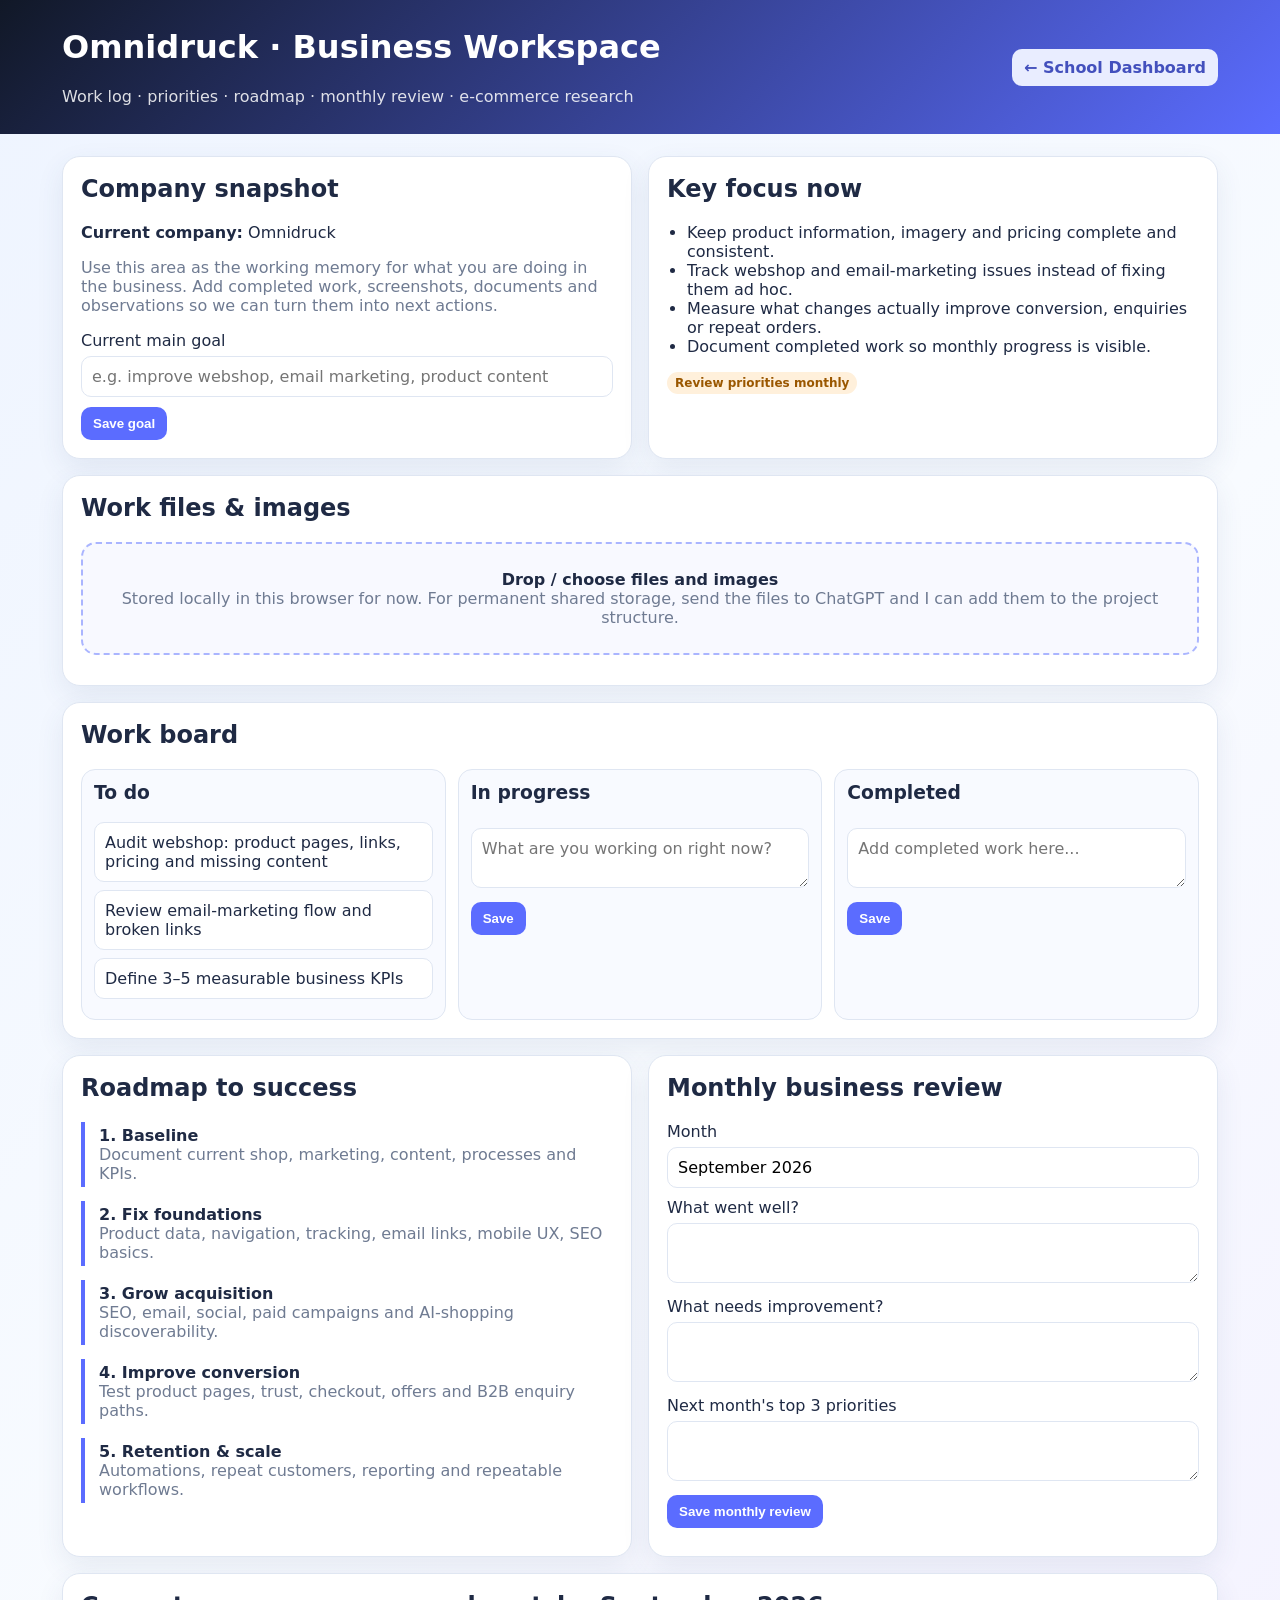
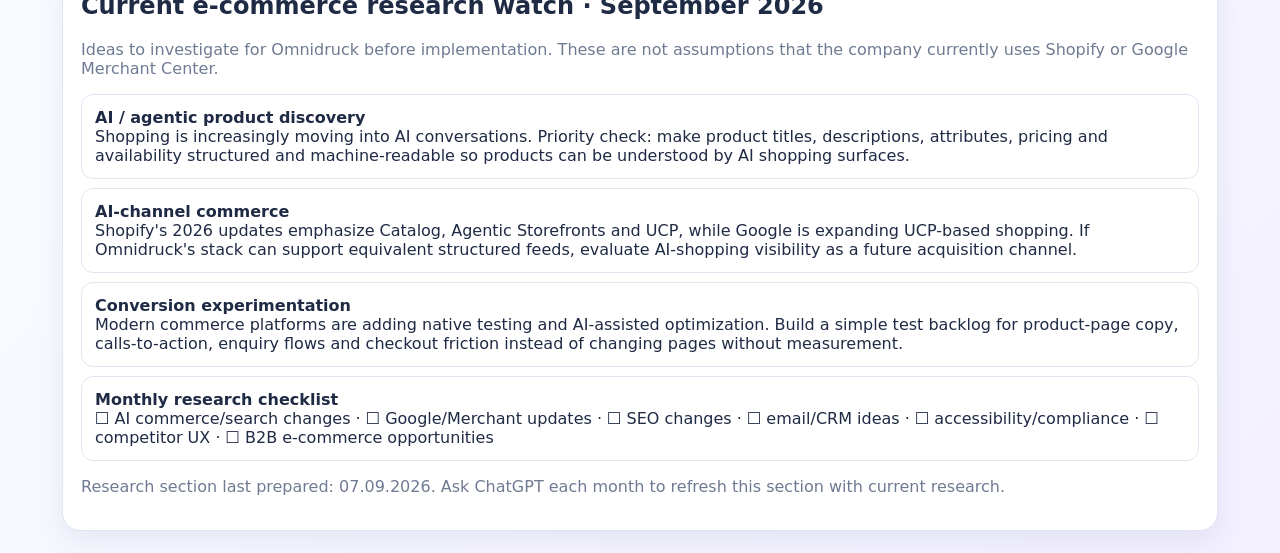
==== company.html @ 41877169 "Add company workspace for Omnidruck" ====
<!DOCTYPE html><html lang="en"><head><meta charset="utf-8"><meta name="viewport" content="width=device-width,initial-scale=1"><title>Omnidruck – Business Workspace</title><style>:root{--bg:#eef4ff;--card:#fff;--text:#1f2a44;--muted:#6f7b92;--accent:#5b6cff;--green:#059669;--line:#dfe6f2}*{box-sizing:border-box}body{margin:0;font-family:Inter,system-ui,sans-serif;background:linear-gradient(135deg,#eef4ff,#f8fbff,#f3f0ff);color:var(--text)}header{background:linear-gradient(135deg,#111827,#5b6cff);color:white;padding:28px max(22px,calc((100vw - 1200px)/2 + 22px))}.top{display:flex;justify-content:space-between;gap:16px;align-items:center}.wrap{max-width:1200px;margin:auto;padding:22px}.grid{display:grid;grid-template-columns:repeat(12,1fr);gap:16px}.card{grid-column:span 6;background:var(--card);border:1px solid var(--line);border-radius:18px;padding:18px;box-shadow:0 10px 28px rgba(54,74,120,.09)}.wide{grid-column:span 12}@media(max-width:800px){.card{grid-column:span 12}}h1,h2,h3{margin-top:0}.muted{color:var(--muted)}button,.btn{background:var(--accent);color:white;border:0;border-radius:10px;padding:9px 12px;font-weight:700;cursor:pointer;text-decoration:none;display:inline-block}.secondary{background:#e9edff;color:#4350bd}.drop{border:2px dashed #aab5ff;border-radius:15px;padding:26px;text-align:center;background:#f8f9ff;cursor:pointer}.files{display:grid;gap:8px;margin-top:12px}.file{padding:10px;border:1px solid var(--line);border-radius:10px;background:#fafbff}.cols{display:grid;grid-template-columns:1fr 1fr 1fr;gap:12px}@media(max-width:700px){.cols{grid-template-columns:1fr}}.lane{background:#f8faff;border:1px solid var(--line);border-radius:14px;padding:12px;min-height:170px}.task{background:white;border:1px solid var(--line);border-radius:10px;padding:10px;margin:8px 0}.road{border-left:4px solid var(--accent);padding:4px 0 4px 14px;margin:14px 0}.research{padding:13px;border:1px solid var(--line);border-radius:12px;margin:9px 0}.priority{display:inline-block;background:#fff0db;color:#9a5700;border-radius:999px;padding:4px 8px;font-size:12px;font-weight:800}textarea,input{width:100%;border:1px solid var(--line);border-radius:10px;padding:10px;font:inherit;margin:6px 0 10px}ul{padding-left:20px}</style></head><body><header><div class="top"><div><h1>Omnidruck · Business Workspace</h1><div style="opacity:.85">Work log · priorities · roadmap · monthly review · e-commerce research</div></div><a class="btn secondary" href="/">← School Dashboard</a></div></header><main class="wrap"><div class="grid"><section class="card"><h2>Company snapshot</h2><p><b>Current company:</b> Omnidruck</p><p class="muted">Use this area as the working memory for what you are doing in the business. Add completed work, screenshots, documents and observations so we can turn them into next actions.</p><label>Current main goal</label><input id="goal" placeholder="e.g. improve webshop, email marketing, product content"><button onclick="saveText('goal')">Save goal</button></section><section class="card"><h2>Key focus now</h2><ul><li>Keep product information, imagery and pricing complete and consistent.</li><li>Track webshop and email-marketing issues instead of fixing them ad hoc.</li><li>Measure what changes actually improve conversion, enquiries or repeat orders.</li><li>Document completed work so monthly progress is visible.</li></ul><span class="priority">Review priorities monthly</span></section><section class="card wide"><h2>Work files & images</h2><div class="drop" onclick="document.getElementById('upload').click()"><b>Drop / choose files and images</b><br><span class="muted">Stored locally in this browser for now. For permanent shared storage, send the files to ChatGPT and I can add them to the project structure.</span><input id="upload" type="file" multiple hidden onchange="addFiles(this.files)"></div><div id="files" class="files"></div></section><section class="card wide"><h2>Work board</h2><div class="cols"><div class="lane"><h3>To do</h3><div class="task">Audit webshop: product pages, links, pricing and missing content</div><div class="task">Review email-marketing flow and broken links</div><div class="task">Define 3–5 measurable business KPIs</div></div><div class="lane"><h3>In progress</h3><textarea id="progress" placeholder="What are you working on right now?"></textarea><button onclick="saveText('progress')">Save</button></div><div class="lane"><h3>Completed</h3><textarea id="completed" placeholder="Add completed work here..."></textarea><button onclick="saveText('completed')">Save</button></div></div></section><section class="card"><h2>Roadmap to success</h2><div class="road"><b>1. Baseline</b><br><span class="muted">Document current shop, marketing, content, processes and KPIs.</span></div><div class="road"><b>2. Fix foundations</b><br><span class="muted">Product data, navigation, tracking, email links, mobile UX, SEO basics.</span></div><div class="road"><b>3. Grow acquisition</b><br><span class="muted">SEO, email, social, paid campaigns and AI-shopping discoverability.</span></div><div class="road"><b>4. Improve conversion</b><br><span class="muted">Test product pages, trust, checkout, offers and B2B enquiry paths.</span></div><div class="road"><b>5. Retention & scale</b><br><span class="muted">Automations, repeat customers, reporting and repeatable workflows.</span></div></section><section class="card"><h2>Monthly business review</h2><label>Month</label><input id="month" value="September 2026"><label>What went well?</label><textarea id="wins"></textarea><label>What needs improvement?</label><textarea id="issues"></textarea><label>Next month's top 3 priorities</label><textarea id="next"></textarea><button onclick="saveReview()">Save monthly review</button><div id="savedReview" class="muted" style="margin-top:10px"></div></section><section class="card wide"><h2>Current e-commerce research watch · September 2026</h2><p class="muted">Ideas to investigate for Omnidruck before implementation. These are not assumptions that the company currently uses Shopify or Google Merchant Center.</p><div class="research"><b>AI / agentic product discovery</b><br>Shopping is increasingly moving into AI conversations. Priority check: make product titles, descriptions, attributes, pricing and availability structured and machine-readable so products can be understood by AI shopping surfaces.</div><div class="research"><b>AI-channel commerce</b><br>Shopify's 2026 updates emphasize Catalog, Agentic Storefronts and UCP, while Google is expanding UCP-based shopping. If Omnidruck's stack can support equivalent structured feeds, evaluate AI-shopping visibility as a future acquisition channel.</div><div class="research"><b>Conversion experimentation</b><br>Modern commerce platforms are adding native testing and AI-assisted optimization. Build a simple test backlog for product-page copy, calls-to-action, enquiry flows and checkout friction instead of changing pages without measurement.</div><div class="research"><b>Monthly research checklist</b><br>☐ AI commerce/search changes · ☐ Google/Merchant updates · ☐ SEO changes · ☐ email/CRM ideas · ☐ accessibility/compliance · ☐ competitor UX · ☐ B2B e-commerce opportunities</div><p class="muted">Research section last prepared: 07.09.2026. Ask ChatGPT each month to refresh this section with current research.</p></section></div></main><script>['goal','progress','completed'].forEach(id=>{document.getElementById(id).value=localStorage.getItem('omni_'+id)||''});function saveText(id){localStorage.setItem('omni_'+id,document.getElementById(id).value)}function addFiles(fs){const box=document.getElementById('files');[...fs].forEach(f=>{const d=document.createElement('div');d.className='file';d.innerHTML='<b>'+f.name+'</b><br><span class="muted">'+Math.round(f.size/1024)+' KB · '+(f.type||'file')+'</span>';box.appendChild(d)})}function saveReview(){const data={month:month.value,wins:wins.value,issues:issues.value,next:next.value};localStorage.setItem('omni_review_'+month.value,JSON.stringify(data));savedReview.textContent='Saved locally for '+month.value+'.'}</script></body></html>
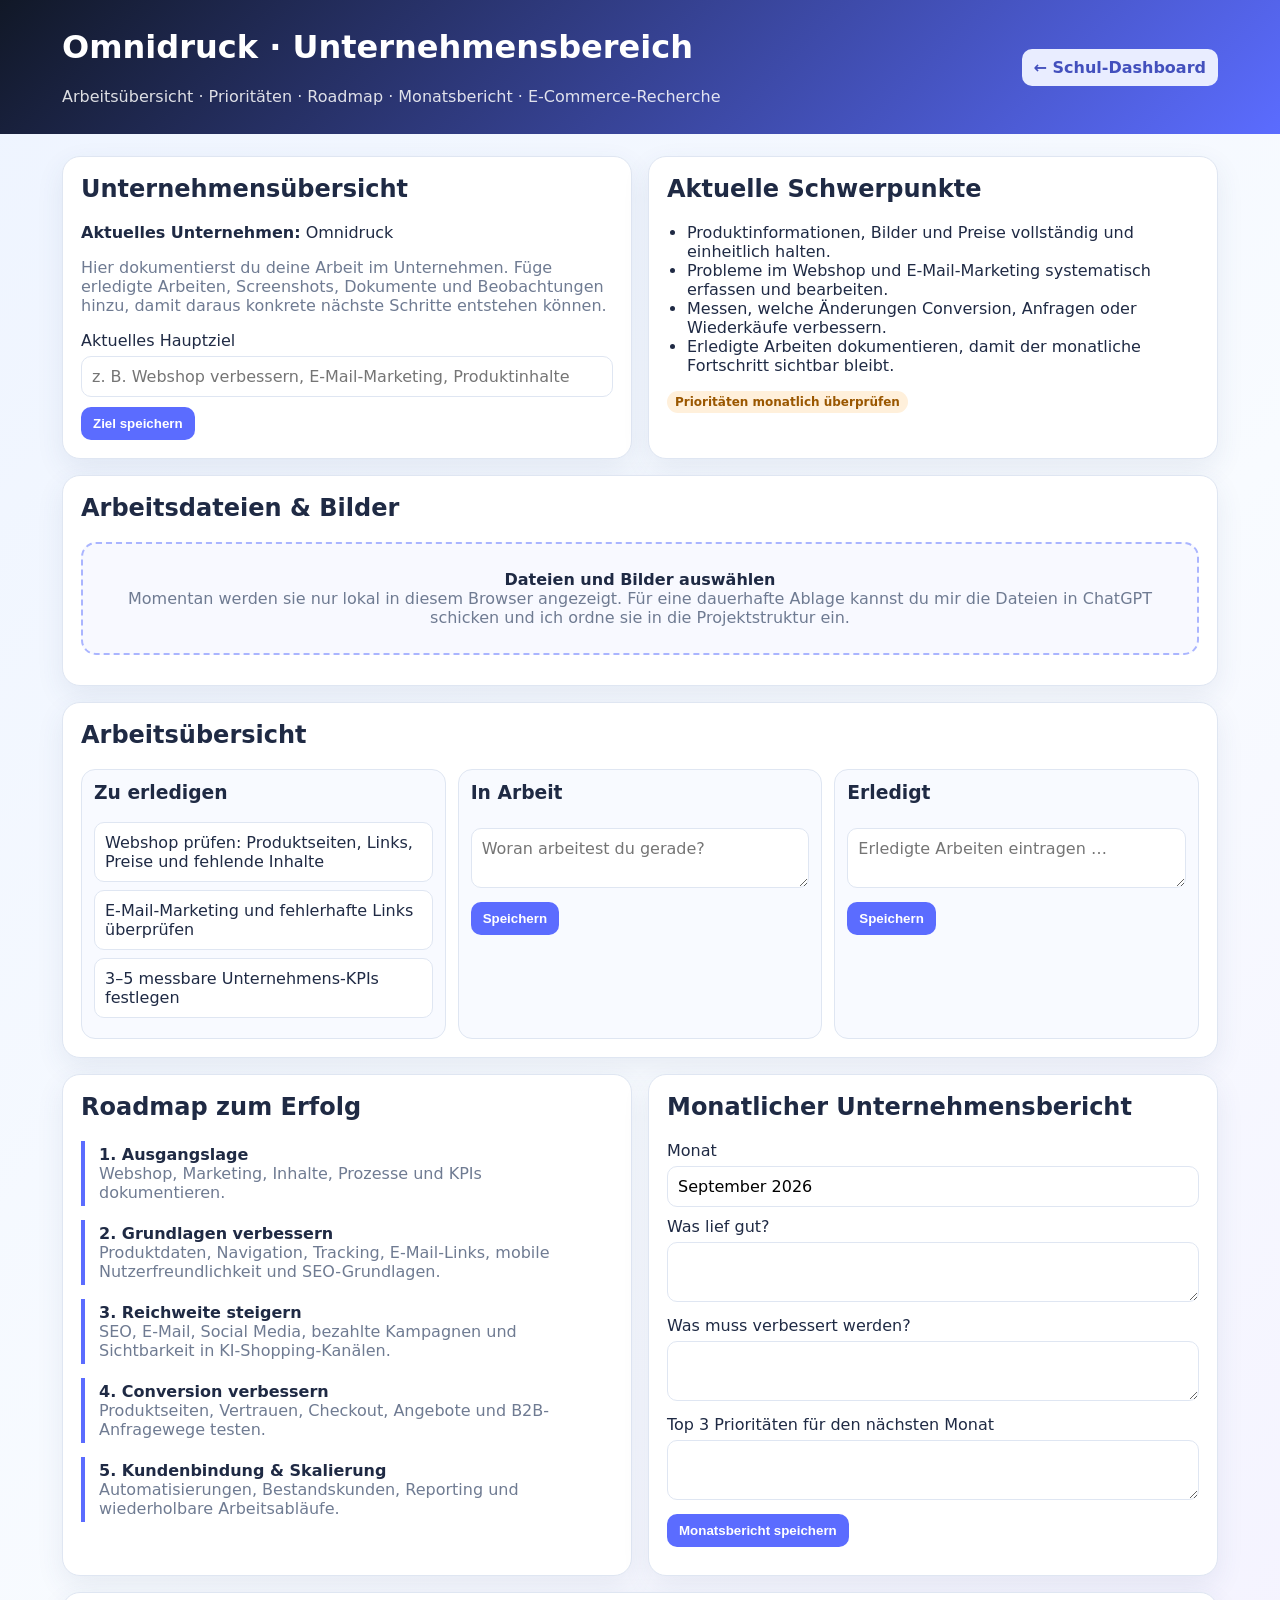
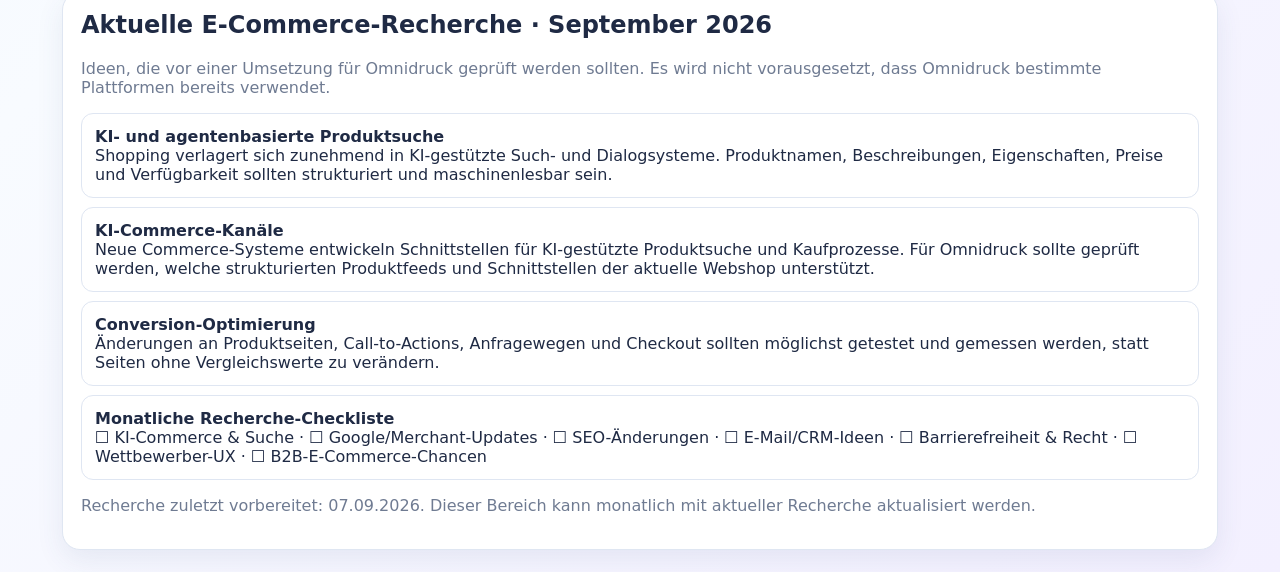
==== commit 4cce58ed: "Translate Omnidruck workspace to German" ====
--- a/company.html
+++ b/company.html
@@ -1 +1 @@
-<!DOCTYPE html><html lang="en"><head><meta charset="utf-8"><meta name="viewport" content="width=device-width,initial-scale=1"><title>Omnidruck – Business Workspace</title><style>:root{--bg:#eef4ff;--card:#fff;--text:#1f2a44;--muted:#6f7b92;--accent:#5b6cff;--green:#059669;--line:#dfe6f2}*{box-sizing:border-box}body{margin:0;font-family:Inter,system-ui,sans-serif;background:linear-gradient(135deg,#eef4ff,#f8fbff,#f3f0ff);color:var(--text)}header{background:linear-gradient(135deg,#111827,#5b6cff);color:white;padding:28px max(22px,calc((100vw - 1200px)/2 + 22px))}.top{display:flex;justify-content:space-between;gap:16px;align-items:center}.wrap{max-width:1200px;margin:auto;padding:22px}.grid{display:grid;grid-template-columns:repeat(12,1fr);gap:16px}.card{grid-column:span 6;background:var(--card);border:1px solid var(--line);border-radius:18px;padding:18px;box-shadow:0 10px 28px rgba(54,74,120,.09)}.wide{grid-column:span 12}@media(max-width:800px){.card{grid-column:span 12}}h1,h2,h3{margin-top:0}.muted{color:var(--muted)}button,.btn{background:var(--accent);color:white;border:0;border-radius:10px;padding:9px 12px;font-weight:700;cursor:pointer;text-decoration:none;display:inline-block}.secondary{background:#e9edff;color:#4350bd}.drop{border:2px dashed #aab5ff;border-radius:15px;padding:26px;text-align:center;background:#f8f9ff;cursor:pointer}.files{display:grid;gap:8px;margin-top:12px}.file{padding:10px;border:1px solid var(--line);border-radius:10px;background:#fafbff}.cols{display:grid;grid-template-columns:1fr 1fr 1fr;gap:12px}@media(max-width:700px){.cols{grid-template-columns:1fr}}.lane{background:#f8faff;border:1px solid var(--line);border-radius:14px;padding:12px;min-height:170px}.task{background:white;border:1px solid var(--line);border-radius:10px;padding:10px;margin:8px 0}.road{border-left:4px solid var(--accent);padding:4px 0 4px 14px;margin:14px 0}.research{padding:13px;border:1px solid var(--line);border-radius:12px;margin:9px 0}.priority{display:inline-block;background:#fff0db;color:#9a5700;border-radius:999px;padding:4px 8px;font-size:12px;font-weight:800}textarea,input{width:100%;border:1px solid var(--line);border-radius:10px;padding:10px;font:inherit;margin:6px 0 10px}ul{padding-left:20px}</style></head><body><header><div class="top"><div><h1>Omnidruck · Business Workspace</h1><div style="opacity:.85">Work log · priorities · roadmap · monthly review · e-commerce research</div></div><a class="btn secondary" href="/">← School Dashboard</a></div></header><main class="wrap"><div class="grid"><section class="card"><h2>Company snapshot</h2><p><b>Current company:</b> Omnidruck</p><p class="muted">Use this area as the working memory for what you are doing in the business. Add completed work, screenshots, documents and observations so we can turn them into next actions.</p><label>Current main goal</label><input id="goal" placeholder="e.g. improve webshop, email marketing, product content"><button onclick="saveText('goal')">Save goal</button></section><section class="card"><h2>Key focus now</h2><ul><li>Keep product information, imagery and pricing complete and consistent.</li><li>Track webshop and email-marketing issues instead of fixing them ad hoc.</li><li>Measure what changes actually improve conversion, enquiries or repeat orders.</li><li>Document completed work so monthly progress is visible.</li></ul><span class="priority">Review priorities monthly</span></section><section class="card wide"><h2>Work files & images</h2><div class="drop" onclick="document.getElementById('upload').click()"><b>Drop / choose files and images</b><br><span class="muted">Stored locally in this browser for now. For permanent shared storage, send the files to ChatGPT and I can add them to the project structure.</span><input id="upload" type="file" multiple hidden onchange="addFiles(this.files)"></div><div id="files" class="files"></div></section><section class="card wide"><h2>Work board</h2><div class="cols"><div class="lane"><h3>To do</h3><div class="task">Audit webshop: product pages, links, pricing and missing content</div><div class="task">Review email-marketing flow and broken links</div><div class="task">Define 3–5 measurable business KPIs</div></div><div class="lane"><h3>In progress</h3><textarea id="progress" placeholder="What are you working on right now?"></textarea><button onclick="saveText('progress')">Save</button></div><div class="lane"><h3>Completed</h3><textarea id="completed" placeholder="Add completed work here..."></textarea><button onclick="saveText('completed')">Save</button></div></div></section><section class="card"><h2>Roadmap to success</h2><div class="road"><b>1. Baseline</b><br><span class="muted">Document current shop, marketing, content, processes and KPIs.</span></div><div class="road"><b>2. Fix foundations</b><br><span class="muted">Product data, navigation, tracking, email links, mobile UX, SEO basics.</span></div><div class="road"><b>3. Grow acquisition</b><br><span class="muted">SEO, email, social, paid campaigns and AI-shopping discoverability.</span></div><div class="road"><b>4. Improve conversion</b><br><span class="muted">Test product pages, trust, checkout, offers and B2B enquiry paths.</span></div><div class="road"><b>5. Retention & scale</b><br><span class="muted">Automations, repeat customers, reporting and repeatable workflows.</span></div></section><section class="card"><h2>Monthly business review</h2><label>Month</label><input id="month" value="September 2026"><label>What went well?</label><textarea id="wins"></textarea><label>What needs improvement?</label><textarea id="issues"></textarea><label>Next month's top 3 priorities</label><textarea id="next"></textarea><button onclick="saveReview()">Save monthly review</button><div id="savedReview" class="muted" style="margin-top:10px"></div></section><section class="card wide"><h2>Current e-commerce research watch · September 2026</h2><p class="muted">Ideas to investigate for Omnidruck before implementation. These are not assumptions that the company currently uses Shopify or Google Merchant Center.</p><div class="research"><b>AI / agentic product discovery</b><br>Shopping is increasingly moving into AI conversations. Priority check: make product titles, descriptions, attributes, pricing and availability structured and machine-readable so products can be understood by AI shopping surfaces.</div><div class="research"><b>AI-channel commerce</b><br>Shopify's 2026 updates emphasize Catalog, Agentic Storefronts and UCP, while Google is expanding UCP-based shopping. If Omnidruck's stack can support equivalent structured feeds, evaluate AI-shopping visibility as a future acquisition channel.</div><div class="research"><b>Conversion experimentation</b><br>Modern commerce platforms are adding native testing and AI-assisted optimization. Build a simple test backlog for product-page copy, calls-to-action, enquiry flows and checkout friction instead of changing pages without measurement.</div><div class="research"><b>Monthly research checklist</b><br>☐ AI commerce/search changes · ☐ Google/Merchant updates · ☐ SEO changes · ☐ email/CRM ideas · ☐ accessibility/compliance · ☐ competitor UX · ☐ B2B e-commerce opportunities</div><p class="muted">Research section last prepared: 07.09.2026. Ask ChatGPT each month to refresh this section with current research.</p></section></div></main><script>['goal','progress','completed'].forEach(id=>{document.getElementById(id).value=localStorage.getItem('omni_'+id)||''});function saveText(id){localStorage.setItem('omni_'+id,document.getElementById(id).value)}function addFiles(fs){const box=document.getElementById('files');[...fs].forEach(f=>{const d=document.createElement('div');d.className='file';d.innerHTML='<b>'+f.name+'</b><br><span class="muted">'+Math.round(f.size/1024)+' KB · '+(f.type||'file')+'</span>';box.appendChild(d)})}function saveReview(){const data={month:month.value,wins:wins.value,issues:issues.value,next:next.value};localStorage.setItem('omni_review_'+month.value,JSON.stringify(data));savedReview.textContent='Saved locally for '+month.value+'.'}</script></body></html>+<!DOCTYPE html><html lang="de"><head><meta charset="utf-8"><meta name="viewport" content="width=device-width,initial-scale=1"><title>Omnidruck – Unternehmensbereich</title><style>:root{--bg:#eef4ff;--card:#fff;--text:#1f2a44;--muted:#6f7b92;--accent:#5b6cff;--green:#059669;--line:#dfe6f2}*{box-sizing:border-box}body{margin:0;font-family:Inter,system-ui,sans-serif;background:linear-gradient(135deg,#eef4ff,#f8fbff,#f3f0ff);color:var(--text)}header{background:linear-gradient(135deg,#111827,#5b6cff);color:white;padding:28px max(22px,calc((100vw - 1200px)/2 + 22px))}.top{display:flex;justify-content:space-between;gap:16px;align-items:center}.wrap{max-width:1200px;margin:auto;padding:22px}.grid{display:grid;grid-template-columns:repeat(12,1fr);gap:16px}.card{grid-column:span 6;background:var(--card);border:1px solid var(--line);border-radius:18px;padding:18px;box-shadow:0 10px 28px rgba(54,74,120,.09)}.wide{grid-column:span 12}@media(max-width:800px){.card{grid-column:span 12}}h1,h2,h3{margin-top:0}.muted{color:var(--muted)}button,.btn{background:var(--accent);color:white;border:0;border-radius:10px;padding:9px 12px;font-weight:700;cursor:pointer;text-decoration:none;display:inline-block}.secondary{background:#e9edff;color:#4350bd}.drop{border:2px dashed #aab5ff;border-radius:15px;padding:26px;text-align:center;background:#f8f9ff;cursor:pointer}.files{display:grid;gap:8px;margin-top:12px}.file{padding:10px;border:1px solid var(--line);border-radius:10px;background:#fafbff}.cols{display:grid;grid-template-columns:1fr 1fr 1fr;gap:12px}@media(max-width:700px){.cols{grid-template-columns:1fr}}.lane{background:#f8faff;border:1px solid var(--line);border-radius:14px;padding:12px;min-height:170px}.task{background:white;border:1px solid var(--line);border-radius:10px;padding:10px;margin:8px 0}.road{border-left:4px solid var(--accent);padding:4px 0 4px 14px;margin:14px 0}.research{padding:13px;border:1px solid var(--line);border-radius:12px;margin:9px 0}.priority{display:inline-block;background:#fff0db;color:#9a5700;border-radius:999px;padding:4px 8px;font-size:12px;font-weight:800}textarea,input{width:100%;border:1px solid var(--line);border-radius:10px;padding:10px;font:inherit;margin:6px 0 10px}ul{padding-left:20px}</style></head><body><header><div class="top"><div><h1>Omnidruck · Unternehmensbereich</h1><div style="opacity:.85">Arbeitsübersicht · Prioritäten · Roadmap · Monatsbericht · E-Commerce-Recherche</div></div><a class="btn secondary" href="/">← Schul-Dashboard</a></div></header><main class="wrap"><div class="grid"><section class="card"><h2>Unternehmensübersicht</h2><p><b>Aktuelles Unternehmen:</b> Omnidruck</p><p class="muted">Hier dokumentierst du deine Arbeit im Unternehmen. Füge erledigte Arbeiten, Screenshots, Dokumente und Beobachtungen hinzu, damit daraus konkrete nächste Schritte entstehen können.</p><label>Aktuelles Hauptziel</label><input id="goal" placeholder="z. B. Webshop verbessern, E-Mail-Marketing, Produktinhalte"><button onclick="saveText('goal')">Ziel speichern</button></section><section class="card"><h2>Aktuelle Schwerpunkte</h2><ul><li>Produktinformationen, Bilder und Preise vollständig und einheitlich halten.</li><li>Probleme im Webshop und E-Mail-Marketing systematisch erfassen und bearbeiten.</li><li>Messen, welche Änderungen Conversion, Anfragen oder Wiederkäufe verbessern.</li><li>Erledigte Arbeiten dokumentieren, damit der monatliche Fortschritt sichtbar bleibt.</li></ul><span class="priority">Prioritäten monatlich überprüfen</span></section><section class="card wide"><h2>Arbeitsdateien & Bilder</h2><div class="drop" onclick="document.getElementById('upload').click()"><b>Dateien und Bilder auswählen</b><br><span class="muted">Momentan werden sie nur lokal in diesem Browser angezeigt. Für eine dauerhafte Ablage kannst du mir die Dateien in ChatGPT schicken und ich ordne sie in die Projektstruktur ein.</span><input id="upload" type="file" multiple hidden onchange="addFiles(this.files)"></div><div id="files" class="files"></div></section><section class="card wide"><h2>Arbeitsübersicht</h2><div class="cols"><div class="lane"><h3>Zu erledigen</h3><div class="task">Webshop prüfen: Produktseiten, Links, Preise und fehlende Inhalte</div><div class="task">E-Mail-Marketing und fehlerhafte Links überprüfen</div><div class="task">3–5 messbare Unternehmens-KPIs festlegen</div></div><div class="lane"><h3>In Arbeit</h3><textarea id="progress" placeholder="Woran arbeitest du gerade?"></textarea><button onclick="saveText('progress')">Speichern</button></div><div class="lane"><h3>Erledigt</h3><textarea id="completed" placeholder="Erledigte Arbeiten eintragen …"></textarea><button onclick="saveText('completed')">Speichern</button></div></div></section><section class="card"><h2>Roadmap zum Erfolg</h2><div class="road"><b>1. Ausgangslage</b><br><span class="muted">Webshop, Marketing, Inhalte, Prozesse und KPIs dokumentieren.</span></div><div class="road"><b>2. Grundlagen verbessern</b><br><span class="muted">Produktdaten, Navigation, Tracking, E-Mail-Links, mobile Nutzerfreundlichkeit und SEO-Grundlagen.</span></div><div class="road"><b>3. Reichweite steigern</b><br><span class="muted">SEO, E-Mail, Social Media, bezahlte Kampagnen und Sichtbarkeit in KI-Shopping-Kanälen.</span></div><div class="road"><b>4. Conversion verbessern</b><br><span class="muted">Produktseiten, Vertrauen, Checkout, Angebote und B2B-Anfragewege testen.</span></div><div class="road"><b>5. Kundenbindung & Skalierung</b><br><span class="muted">Automatisierungen, Bestandskunden, Reporting und wiederholbare Arbeitsabläufe.</span></div></section><section class="card"><h2>Monatlicher Unternehmensbericht</h2><label>Monat</label><input id="month" value="September 2026"><label>Was lief gut?</label><textarea id="wins"></textarea><label>Was muss verbessert werden?</label><textarea id="issues"></textarea><label>Top 3 Prioritäten für den nächsten Monat</label><textarea id="next"></textarea><button onclick="saveReview()">Monatsbericht speichern</button><div id="savedReview" class="muted" style="margin-top:10px"></div></section><section class="card wide"><h2>Aktuelle E-Commerce-Recherche · September 2026</h2><p class="muted">Ideen, die vor einer Umsetzung für Omnidruck geprüft werden sollten. Es wird nicht vorausgesetzt, dass Omnidruck bestimmte Plattformen bereits verwendet.</p><div class="research"><b>KI- und agentenbasierte Produktsuche</b><br>Shopping verlagert sich zunehmend in KI-gestützte Such- und Dialogsysteme. Produktnamen, Beschreibungen, Eigenschaften, Preise und Verfügbarkeit sollten strukturiert und maschinenlesbar sein.</div><div class="research"><b>KI-Commerce-Kanäle</b><br>Neue Commerce-Systeme entwickeln Schnittstellen für KI-gestützte Produktsuche und Kaufprozesse. Für Omnidruck sollte geprüft werden, welche strukturierten Produktfeeds und Schnittstellen der aktuelle Webshop unterstützt.</div><div class="research"><b>Conversion-Optimierung</b><br>Änderungen an Produktseiten, Call-to-Actions, Anfragewegen und Checkout sollten möglichst getestet und gemessen werden, statt Seiten ohne Vergleichswerte zu verändern.</div><div class="research"><b>Monatliche Recherche-Checkliste</b><br>☐ KI-Commerce & Suche · ☐ Google/Merchant-Updates · ☐ SEO-Änderungen · ☐ E-Mail/CRM-Ideen · ☐ Barrierefreiheit & Recht · ☐ Wettbewerber-UX · ☐ B2B-E-Commerce-Chancen</div><p class="muted">Recherche zuletzt vorbereitet: 07.09.2026. Dieser Bereich kann monatlich mit aktueller Recherche aktualisiert werden.</p></section></div></main><script>['goal','progress','completed'].forEach(id=>{document.getElementById(id).value=localStorage.getItem('omni_'+id)||''});function saveText(id){localStorage.setItem('omni_'+id,document.getElementById(id).value)}function addFiles(fs){const box=document.getElementById('files');[...fs].forEach(f=>{const d=document.createElement('div');d.className='file';d.innerHTML='<b>'+f.name+'</b><br><span class="muted">'+Math.round(f.size/1024)+' KB · '+(f.type||'Datei')+'</span>';box.appendChild(d)})}function saveReview(){const data={month:month.value,wins:wins.value,issues:issues.value,next:next.value};localStorage.setItem('omni_review_'+month.value,JSON.stringify(data));savedReview.textContent='Monatsbericht für '+month.value+' lokal gespeichert.'}</script></body></html>
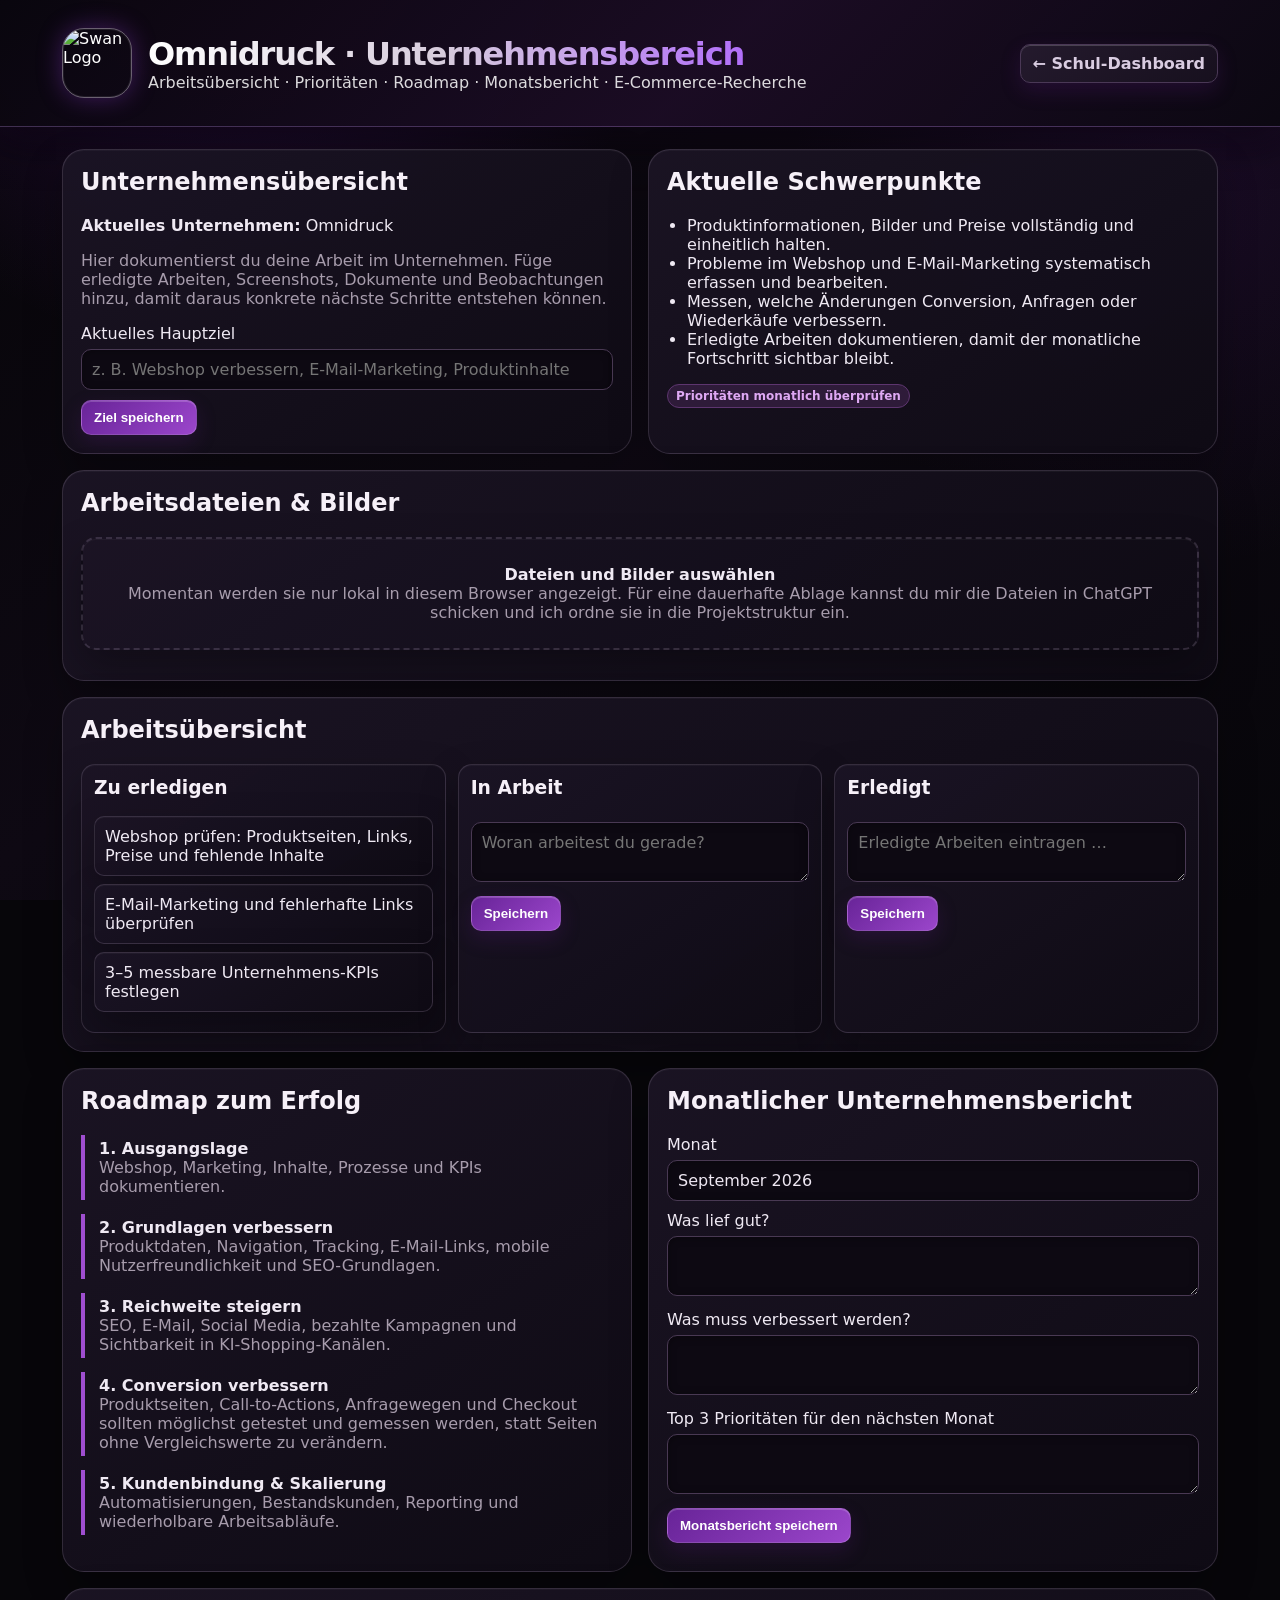
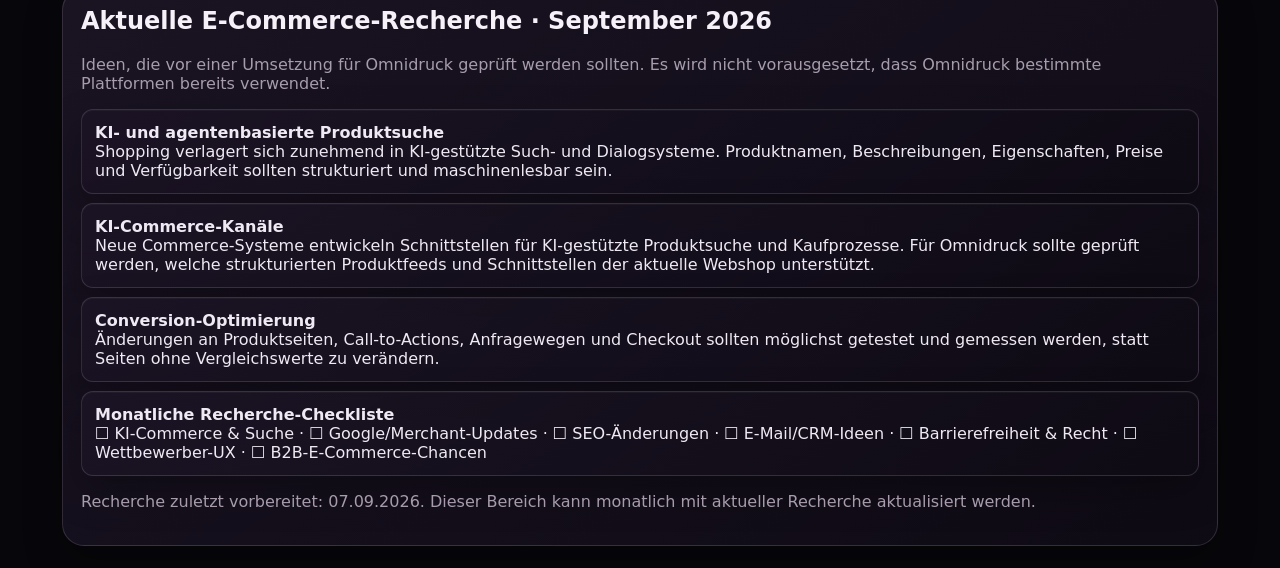
==== commit 17b4271d: "Apply swan theme to company area" ====
--- a/company.html
+++ b/company.html
@@ -1 +1 @@
-<!DOCTYPE html><html lang="de"><head><meta charset="utf-8"><meta name="viewport" content="width=device-width,initial-scale=1"><title>Omnidruck – Unternehmensbereich</title><style>:root{--bg:#eef4ff;--card:#fff;--text:#1f2a44;--muted:#6f7b92;--accent:#5b6cff;--green:#059669;--line:#dfe6f2}*{box-sizing:border-box}body{margin:0;font-family:Inter,system-ui,sans-serif;background:linear-gradient(135deg,#eef4ff,#f8fbff,#f3f0ff);color:var(--text)}header{background:linear-gradient(135deg,#111827,#5b6cff);color:white;padding:28px max(22px,calc((100vw - 1200px)/2 + 22px))}.top{display:flex;justify-content:space-between;gap:16px;align-items:center}.wrap{max-width:1200px;margin:auto;padding:22px}.grid{display:grid;grid-template-columns:repeat(12,1fr);gap:16px}.card{grid-column:span 6;background:var(--card);border:1px solid var(--line);border-radius:18px;padding:18px;box-shadow:0 10px 28px rgba(54,74,120,.09)}.wide{grid-column:span 12}@media(max-width:800px){.card{grid-column:span 12}}h1,h2,h3{margin-top:0}.muted{color:var(--muted)}button,.btn{background:var(--accent);color:white;border:0;border-radius:10px;padding:9px 12px;font-weight:700;cursor:pointer;text-decoration:none;display:inline-block}.secondary{background:#e9edff;color:#4350bd}.drop{border:2px dashed #aab5ff;border-radius:15px;padding:26px;text-align:center;background:#f8f9ff;cursor:pointer}.files{display:grid;gap:8px;margin-top:12px}.file{padding:10px;border:1px solid var(--line);border-radius:10px;background:#fafbff}.cols{display:grid;grid-template-columns:1fr 1fr 1fr;gap:12px}@media(max-width:700px){.cols{grid-template-columns:1fr}}.lane{background:#f8faff;border:1px solid var(--line);border-radius:14px;padding:12px;min-height:170px}.task{background:white;border:1px solid var(--line);border-radius:10px;padding:10px;margin:8px 0}.road{border-left:4px solid var(--accent);padding:4px 0 4px 14px;margin:14px 0}.research{padding:13px;border:1px solid var(--line);border-radius:12px;margin:9px 0}.priority{display:inline-block;background:#fff0db;color:#9a5700;border-radius:999px;padding:4px 8px;font-size:12px;font-weight:800}textarea,input{width:100%;border:1px solid var(--line);border-radius:10px;padding:10px;font:inherit;margin:6px 0 10px}ul{padding-left:20px}</style></head><body><header><div class="top"><div><h1>Omnidruck · Unternehmensbereich</h1><div style="opacity:.85">Arbeitsübersicht · Prioritäten · Roadmap · Monatsbericht · E-Commerce-Recherche</div></div><a class="btn secondary" href="/">← Schul-Dashboard</a></div></header><main class="wrap"><div class="grid"><section class="card"><h2>Unternehmensübersicht</h2><p><b>Aktuelles Unternehmen:</b> Omnidruck</p><p class="muted">Hier dokumentierst du deine Arbeit im Unternehmen. Füge erledigte Arbeiten, Screenshots, Dokumente und Beobachtungen hinzu, damit daraus konkrete nächste Schritte entstehen können.</p><label>Aktuelles Hauptziel</label><input id="goal" placeholder="z. B. Webshop verbessern, E-Mail-Marketing, Produktinhalte"><button onclick="saveText('goal')">Ziel speichern</button></section><section class="card"><h2>Aktuelle Schwerpunkte</h2><ul><li>Produktinformationen, Bilder und Preise vollständig und einheitlich halten.</li><li>Probleme im Webshop und E-Mail-Marketing systematisch erfassen und bearbeiten.</li><li>Messen, welche Änderungen Conversion, Anfragen oder Wiederkäufe verbessern.</li><li>Erledigte Arbeiten dokumentieren, damit der monatliche Fortschritt sichtbar bleibt.</li></ul><span class="priority">Prioritäten monatlich überprüfen</span></section><section class="card wide"><h2>Arbeitsdateien & Bilder</h2><div class="drop" onclick="document.getElementById('upload').click()"><b>Dateien und Bilder auswählen</b><br><span class="muted">Momentan werden sie nur lokal in diesem Browser angezeigt. Für eine dauerhafte Ablage kannst du mir die Dateien in ChatGPT schicken und ich ordne sie in die Projektstruktur ein.</span><input id="upload" type="file" multiple hidden onchange="addFiles(this.files)"></div><div id="files" class="files"></div></section><section class="card wide"><h2>Arbeitsübersicht</h2><div class="cols"><div class="lane"><h3>Zu erledigen</h3><div class="task">Webshop prüfen: Produktseiten, Links, Preise und fehlende Inhalte</div><div class="task">E-Mail-Marketing und fehlerhafte Links überprüfen</div><div class="task">3–5 messbare Unternehmens-KPIs festlegen</div></div><div class="lane"><h3>In Arbeit</h3><textarea id="progress" placeholder="Woran arbeitest du gerade?"></textarea><button onclick="saveText('progress')">Speichern</button></div><div class="lane"><h3>Erledigt</h3><textarea id="completed" placeholder="Erledigte Arbeiten eintragen …"></textarea><button onclick="saveText('completed')">Speichern</button></div></div></section><section class="card"><h2>Roadmap zum Erfolg</h2><div class="road"><b>1. Ausgangslage</b><br><span class="muted">Webshop, Marketing, Inhalte, Prozesse und KPIs dokumentieren.</span></div><div class="road"><b>2. Grundlagen verbessern</b><br><span class="muted">Produktdaten, Navigation, Tracking, E-Mail-Links, mobile Nutzerfreundlichkeit und SEO-Grundlagen.</span></div><div class="road"><b>3. Reichweite steigern</b><br><span class="muted">SEO, E-Mail, Social Media, bezahlte Kampagnen und Sichtbarkeit in KI-Shopping-Kanälen.</span></div><div class="road"><b>4. Conversion verbessern</b><br><span class="muted">Produktseiten, Vertrauen, Checkout, Angebote und B2B-Anfragewege testen.</span></div><div class="road"><b>5. Kundenbindung & Skalierung</b><br><span class="muted">Automatisierungen, Bestandskunden, Reporting und wiederholbare Arbeitsabläufe.</span></div></section><section class="card"><h2>Monatlicher Unternehmensbericht</h2><label>Monat</label><input id="month" value="September 2026"><label>Was lief gut?</label><textarea id="wins"></textarea><label>Was muss verbessert werden?</label><textarea id="issues"></textarea><label>Top 3 Prioritäten für den nächsten Monat</label><textarea id="next"></textarea><button onclick="saveReview()">Monatsbericht speichern</button><div id="savedReview" class="muted" style="margin-top:10px"></div></section><section class="card wide"><h2>Aktuelle E-Commerce-Recherche · September 2026</h2><p class="muted">Ideen, die vor einer Umsetzung für Omnidruck geprüft werden sollten. Es wird nicht vorausgesetzt, dass Omnidruck bestimmte Plattformen bereits verwendet.</p><div class="research"><b>KI- und agentenbasierte Produktsuche</b><br>Shopping verlagert sich zunehmend in KI-gestützte Such- und Dialogsysteme. Produktnamen, Beschreibungen, Eigenschaften, Preise und Verfügbarkeit sollten strukturiert und maschinenlesbar sein.</div><div class="research"><b>KI-Commerce-Kanäle</b><br>Neue Commerce-Systeme entwickeln Schnittstellen für KI-gestützte Produktsuche und Kaufprozesse. Für Omnidruck sollte geprüft werden, welche strukturierten Produktfeeds und Schnittstellen der aktuelle Webshop unterstützt.</div><div class="research"><b>Conversion-Optimierung</b><br>Änderungen an Produktseiten, Call-to-Actions, Anfragewegen und Checkout sollten möglichst getestet und gemessen werden, statt Seiten ohne Vergleichswerte zu verändern.</div><div class="research"><b>Monatliche Recherche-Checkliste</b><br>☐ KI-Commerce & Suche · ☐ Google/Merchant-Updates · ☐ SEO-Änderungen · ☐ E-Mail/CRM-Ideen · ☐ Barrierefreiheit & Recht · ☐ Wettbewerber-UX · ☐ B2B-E-Commerce-Chancen</div><p class="muted">Recherche zuletzt vorbereitet: 07.09.2026. Dieser Bereich kann monatlich mit aktueller Recherche aktualisiert werden.</p></section></div></main><script>['goal','progress','completed'].forEach(id=>{document.getElementById(id).value=localStorage.getItem('omni_'+id)||''});function saveText(id){localStorage.setItem('omni_'+id,document.getElementById(id).value)}function addFiles(fs){const box=document.getElementById('files');[...fs].forEach(f=>{const d=document.createElement('div');d.className='file';d.innerHTML='<b>'+f.name+'</b><br><span class="muted">'+Math.round(f.size/1024)+' KB · '+(f.type||'Datei')+'</span>';box.appendChild(d)})}function saveReview(){const data={month:month.value,wins:wins.value,issues:issues.value,next:next.value};localStorage.setItem('omni_review_'+month.value,JSON.stringify(data));savedReview.textContent='Monatsbericht für '+month.value+' lokal gespeichert.'}</script></body></html>+<!DOCTYPE html><html lang="de"><head><meta charset="utf-8"><meta name="viewport" content="width=device-width,initial-scale=1"><title>Omnidruck – Unternehmensbereich</title><style>:root{--bg:#eef4ff;--card:#fff;--text:#1f2a44;--muted:#6f7b92;--accent:#5b6cff;--green:#059669;--line:#dfe6f2}*{box-sizing:border-box}body{margin:0;font-family:Inter,system-ui,sans-serif;background:linear-gradient(135deg,#eef4ff,#f8fbff,#f3f0ff);color:var(--text)}header{background:linear-gradient(135deg,#111827,#5b6cff);color:white;padding:28px max(22px,calc((100vw - 1200px)/2 + 22px))}.top{display:flex;justify-content:space-between;gap:16px;align-items:center}.wrap{max-width:1200px;margin:auto;padding:22px}.grid{display:grid;grid-template-columns:repeat(12,1fr);gap:16px}.card{grid-column:span 6;background:var(--card);border:1px solid var(--line);border-radius:18px;padding:18px;box-shadow:0 10px 28px rgba(54,74,120,.09)}.wide{grid-column:span 12}@media(max-width:800px){.card{grid-column:span 12}}h1,h2,h3{margin-top:0}.muted{color:var(--muted)}button,.btn{background:var(--accent);color:white;border:0;border-radius:10px;padding:9px 12px;font-weight:700;cursor:pointer;text-decoration:none;display:inline-block}.secondary{background:#e9edff;color:#4350bd}.drop{border:2px dashed #aab5ff;border-radius:15px;padding:26px;text-align:center;background:#f8f9ff;cursor:pointer}.files{display:grid;gap:8px;margin-top:12px}.file{padding:10px;border:1px solid var(--line);border-radius:10px;background:#fafbff}.cols{display:grid;grid-template-columns:1fr 1fr 1fr;gap:12px}@media(max-width:700px){.cols{grid-template-columns:1fr}}.lane{background:#f8faff;border:1px solid var(--line);border-radius:14px;padding:12px;min-height:170px}.task{background:white;border:1px solid var(--line);border-radius:10px;padding:10px;margin:8px 0}.road{border-left:4px solid var(--accent);padding:4px 0 4px 14px;margin:14px 0}.research{padding:13px;border:1px solid var(--line);border-radius:12px;margin:9px 0}.priority{display:inline-block;background:#fff0db;color:#9a5700;border-radius:999px;padding:4px 8px;font-size:12px;font-weight:800}textarea,input{width:100%;border:1px solid var(--line);border-radius:10px;padding:10px;font:inherit;margin:6px 0 10px}ul{padding-left:20px}</style></head><body><header><div class="top"><div><h1>Omnidruck · Unternehmensbereich</h1><div style="opacity:.85">Arbeitsübersicht · Prioritäten · Roadmap · Monatsbericht · E-Commerce-Recherche</div></div><a class="btn secondary" href="/">← Schul-Dashboard</a></div></header><main class="wrap"><div class="grid"><section class="card"><h2>Unternehmensübersicht</h2><p><b>Aktuelles Unternehmen:</b> Omnidruck</p><p class="muted">Hier dokumentierst du deine Arbeit im Unternehmen. Füge erledigte Arbeiten, Screenshots, Dokumente und Beobachtungen hinzu, damit daraus konkrete nächste Schritte entstehen können.</p><label>Aktuelles Hauptziel</label><input id="goal" placeholder="z. B. Webshop verbessern, E-Mail-Marketing, Produktinhalte"><button onclick="saveText('goal')">Ziel speichern</button></section><section class="card"><h2>Aktuelle Schwerpunkte</h2><ul><li>Produktinformationen, Bilder und Preise vollständig und einheitlich halten.</li><li>Probleme im Webshop und E-Mail-Marketing systematisch erfassen und bearbeiten.</li><li>Messen, welche Änderungen Conversion, Anfragen oder Wiederkäufe verbessern.</li><li>Erledigte Arbeiten dokumentieren, damit der monatliche Fortschritt sichtbar bleibt.</li></ul><span class="priority">Prioritäten monatlich überprüfen</span></section><section class="card wide"><h2>Arbeitsdateien & Bilder</h2><div class="drop" onclick="document.getElementById('upload').click()"><b>Dateien und Bilder auswählen</b><br><span class="muted">Momentan werden sie nur lokal in diesem Browser angezeigt. Für eine dauerhafte Ablage kannst du mir die Dateien in ChatGPT schicken und ich ordne sie in die Projektstruktur ein.</span><input id="upload" type="file" multiple hidden onchange="addFiles(this.files)"></div><div id="files" class="files"></div></section><section class="card wide"><h2>Arbeitsübersicht</h2><div class="cols"><div class="lane"><h3>Zu erledigen</h3><div class="task">Webshop prüfen: Produktseiten, Links, Preise und fehlende Inhalte</div><div class="task">E-Mail-Marketing und fehlerhafte Links überprüfen</div><div class="task">3–5 messbare Unternehmens-KPIs festlegen</div></div><div class="lane"><h3>In Arbeit</h3><textarea id="progress" placeholder="Woran arbeitest du gerade?"></textarea><button onclick="saveText('progress')">Speichern</button></div><div class="lane"><h3>Erledigt</h3><textarea id="completed" placeholder="Erledigte Arbeiten eintragen …"></textarea><button onclick="saveText('completed')">Speichern</button></div></div></section><section class="card"><h2>Roadmap zum Erfolg</h2><div class="road"><b>1. Ausgangslage</b><br><span class="muted">Webshop, Marketing, Inhalte, Prozesse und KPIs dokumentieren.</span></div><div class="road"><b>2. Grundlagen verbessern</b><br><span class="muted">Produktdaten, Navigation, Tracking, E-Mail-Links, mobile Nutzerfreundlichkeit und SEO-Grundlagen.</span></div><div class="road"><b>3. Reichweite steigern</b><br><span class="muted">SEO, E-Mail, Social Media, bezahlte Kampagnen und Sichtbarkeit in KI-Shopping-Kanälen.</span></div><div class="road"><b>4. Conversion verbessern</b><br><span class="muted">Produktseiten, Call-to-Actions, Anfragewegen und Checkout sollten möglichst getestet und gemessen werden, statt Seiten ohne Vergleichswerte zu verändern.</span></div><div class="road"><b>5. Kundenbindung & Skalierung</b><br><span class="muted">Automatisierungen, Bestandskunden, Reporting und wiederholbare Arbeitsabläufe.</span></div></section><section class="card"><h2>Monatlicher Unternehmensbericht</h2><label>Monat</label><input id="month" value="September 2026"><label>Was lief gut?</label><textarea id="wins"></textarea><label>Was muss verbessert werden?</label><textarea id="issues"></textarea><label>Top 3 Prioritäten für den nächsten Monat</label><textarea id="next"></textarea><button onclick="saveReview()">Monatsbericht speichern</button><div id="savedReview" class="muted" style="margin-top:10px"></div></section><section class="card wide"><h2>Aktuelle E-Commerce-Recherche · September 2026</h2><p class="muted">Ideen, die vor einer Umsetzung für Omnidruck geprüft werden sollten. Es wird nicht vorausgesetzt, dass Omnidruck bestimmte Plattformen bereits verwendet.</p><div class="research"><b>KI- und agentenbasierte Produktsuche</b><br>Shopping verlagert sich zunehmend in KI-gestützte Such- und Dialogsysteme. Produktnamen, Beschreibungen, Eigenschaften, Preise und Verfügbarkeit sollten strukturiert und maschinenlesbar sein.</div><div class="research"><b>KI-Commerce-Kanäle</b><br>Neue Commerce-Systeme entwickeln Schnittstellen für KI-gestützte Produktsuche und Kaufprozesse. Für Omnidruck sollte geprüft werden, welche strukturierten Produktfeeds und Schnittstellen der aktuelle Webshop unterstützt.</div><div class="research"><b>Conversion-Optimierung</b><br>Änderungen an Produktseiten, Call-to-Actions, Anfragewegen und Checkout sollten möglichst getestet und gemessen werden, statt Seiten ohne Vergleichswerte zu verändern.</div><div class="research"><b>Monatliche Recherche-Checkliste</b><br>☐ KI-Commerce & Suche · ☐ Google/Merchant-Updates · ☐ SEO-Änderungen · ☐ E-Mail/CRM-Ideen · ☐ Barrierefreiheit & Recht · ☐ Wettbewerber-UX · ☐ B2B-E-Commerce-Chancen</div><p class="muted">Recherche zuletzt vorbereitet: 07.09.2026. Dieser Bereich kann monatlich mit aktueller Recherche aktualisiert werden.</p></section></div></main><script src="swan-theme.js"></script><script>['goal','progress','completed'].forEach(id=>{document.getElementById(id).value=localStorage.getItem('omni_'+id)||''});function saveText(id){localStorage.setItem('omni_'+id,document.getElementById(id).value)}function addFiles(fs){const box=document.getElementById('files');[...fs].forEach(f=>{const d=document.createElement('div');d.className='file';d.innerHTML='<b>'+f.name+'</b><br><span class="muted">'+Math.round(f.size/1024)+' KB · '+(f.type||'Datei')+'</span>';box.appendChild(d)})}function saveReview(){const data={month:month.value,wins:wins.value,issues:issues.value,next:next.value};localStorage.setItem('omni_review_'+month.value,JSON.stringify(data));savedReview.textContent='Monatsbericht für '+month.value+' lokal gespeichert.'}</script></body></html>
